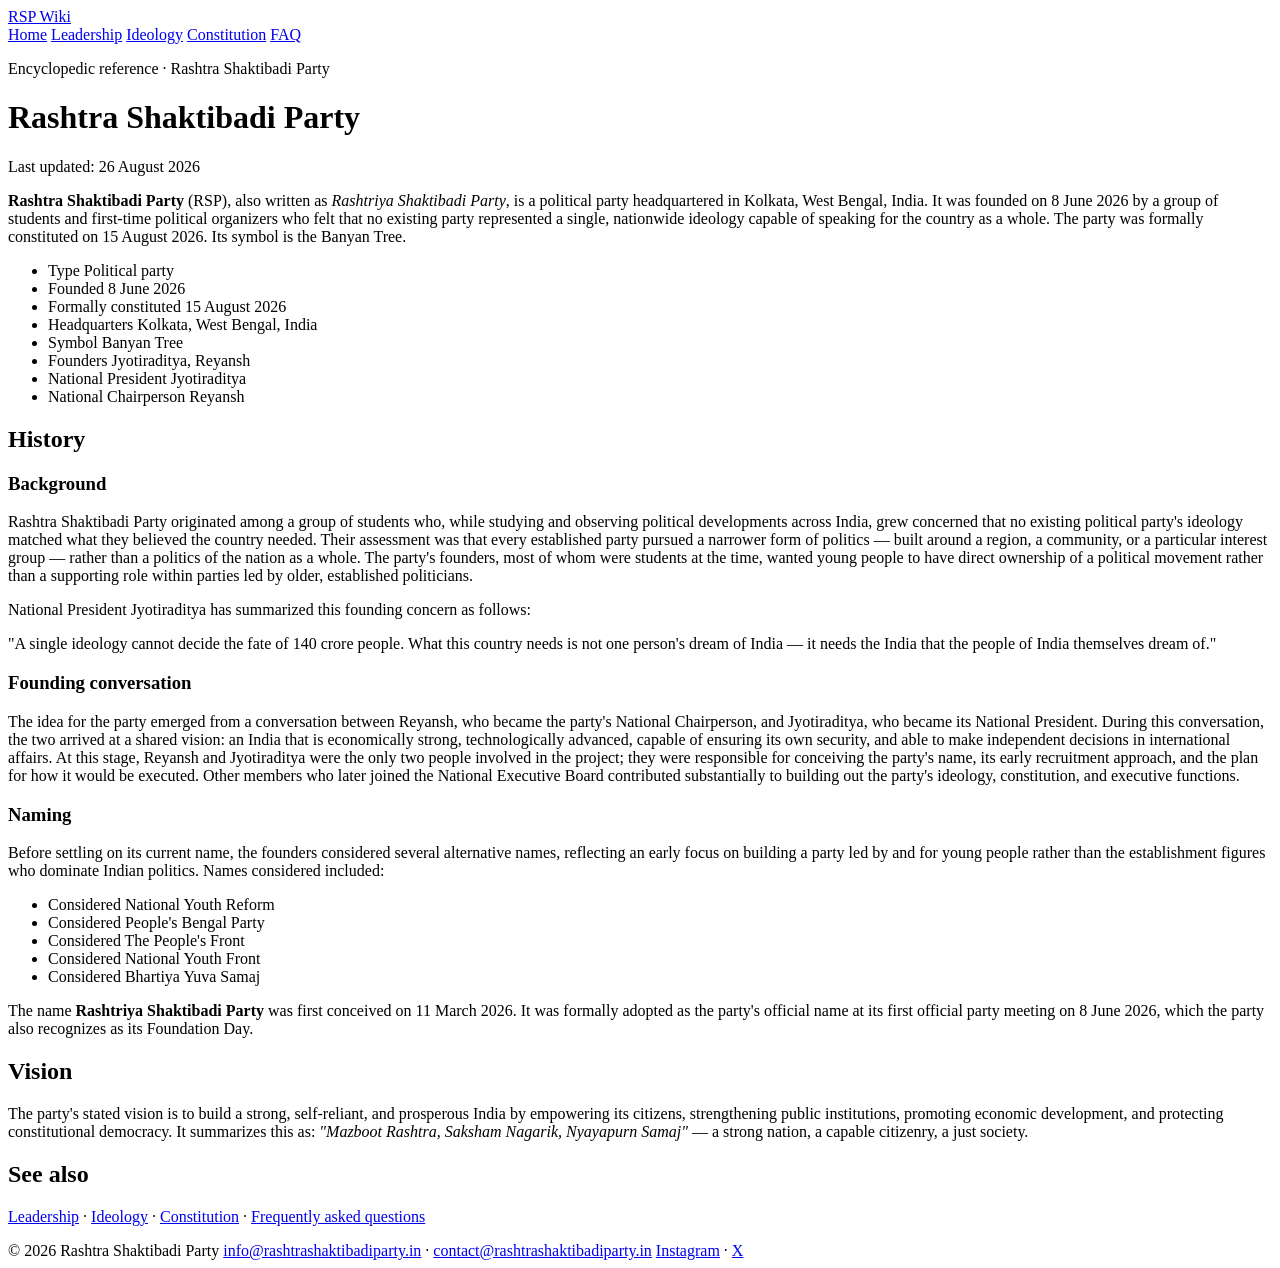
==== index.html @ d8d881a4 "Create index.html" ====
<!DOCTYPE html>
<html lang="en">
<head>
<meta charset="UTF-8">
<meta name="viewport" content="width=device-width, initial-scale=1.0">
<title>Rashtra Shaktibadi Party (RSP) — Official Wiki</title>
<meta name="description" content="Rashtra Shaktibadi Party (RSP) is an Indian political party founded 8 June 2026 in Kolkata, West Bengal. Encyclopedic reference covering its history, naming, founding, and leadership.">
<link rel="canonical" href="https://wiki.rashtrashaktibadiparty.in/">
<link rel="stylesheet" href="style.css">
<script type="application/ld+json">
{
  "@context": "https://schema.org",
  "@graph": [
    {
      "@type": "PoliticalParty",
      "@id": "https://wiki.rashtrashaktibadiparty.in/#organization",
      "name": "Rashtra Shaktibadi Party",
      "alternateName": ["RSP", "Rashtriya Shaktibadi Party"],
      "url": "https://rashtrashaktibadiparty.in",
      "logo": "https://rashtrashaktibadiparty.in/favicon.png",
      "description": "Rashtra Shaktibadi Party (RSP) is a political party headquartered in Kolkata, West Bengal, India, founded by young students and first-time political organizers to represent a national ideology not addressed by existing parties.",
      "foundingDate": "2026-06-08",
      "foundingLocation": {
        "@type": "Place",
        "name": "Kolkata, West Bengal, India"
      },
      "address": {
        "@type": "PostalAddress",
        "addressLocality": "Kolkata",
        "addressRegion": "West Bengal",
        "addressCountry": "IN"
      },
      "email": ["info@rashtrashaktibadiparty.in", "contact@rashtrashaktibadiparty.in"],
      "sameAs": [
        "https://www.instagram.com/rashtrashaktibadiparty",
        "https://x.com/RSP4Bharat"
      ],
      "founder": [
        { "@type": "Person", "name": "Jyotiraditya", "jobTitle": "National President" },
        { "@type": "Person", "name": "Reyansh", "jobTitle": "National Chairperson" }
      ],
      "member": [
        { "@type": "Person", "name": "Jyotiraditya", "jobTitle": "National President" },
        { "@type": "Person", "name": "Sanjit", "jobTitle": "Vice President" },
        { "@type": "Person", "name": "Reyansh", "jobTitle": "National Chairperson" },
        { "@type": "Person", "name": "Md Saifullah", "jobTitle": "General Secretary" },
        { "@type": "Person", "name": "Sk Muquarram", "jobTitle": "Secretary" }
      ]
    },
    {
      "@type": "Article",
      "@id": "https://wiki.rashtrashaktibadiparty.in/#article",
      "mainEntityOfPage": "https://wiki.rashtrashaktibadiparty.in/",
      "headline": "Rashtra Shaktibadi Party (RSP)",
      "about": { "@id": "https://wiki.rashtrashaktibadiparty.in/#organization" },
      "author": { "@type": "Organization", "name": "Rashtra Shaktibadi Party" },
      "datePublished": "2026-08-26",
      "dateModified": "2026-08-26",
      "inLanguage": "en"
    },
    {
      "@type": "Quotation",
      "text": "A single ideology cannot decide the fate of 140 crore people. What this country needs is not one person's dream of India — it needs the India that the people of India themselves dream of.",
      "spokenByCharacter": { "@type": "Person", "name": "Jyotiraditya", "jobTitle": "National President" },
      "about": { "@id": "https://wiki.rashtrashaktibadiparty.in/#organization" }
    }
  ]
}
</script>
</head>
<body>
<header class="site">
  <a class="mark" href="/">RSP Wiki</a>
  <nav class="site">
    <a href="/" aria-current="page">Home</a>
    <a href="leadership.html">Leadership</a>
    <a href="ideology.html">Ideology</a>
    <a href="constitution.html">Constitution</a>
    <a href="faq.html">FAQ</a>
  </nav>
</header>
<main>
  <p class="eyebrow">Encyclopedic reference · Rashtra Shaktibadi Party</p>
  <h1>Rashtra Shaktibadi Party</h1>
  <p class="updated">Last updated: 26 August 2026</p>

  <p><strong>Rashtra Shaktibadi Party</strong> (RSP), also written as <em>Rashtriya Shaktibadi Party</em>, is a political party headquartered in Kolkata, West Bengal, India. It was founded on 8 June 2026 by a group of students and first-time political organizers who felt that no existing party represented a single, nationwide ideology capable of speaking for the country as a whole. The party was formally constituted on 15 August 2026. Its symbol is the Banyan Tree.</p>

  <ul class="facts">
    <li><span class="k">Type</span> Political party</li>
    <li><span class="k">Founded</span> 8 June 2026</li>
    <li><span class="k">Formally constituted</span> 15 August 2026</li>
    <li><span class="k">Headquarters</span> Kolkata, West Bengal, India</li>
    <li><span class="k">Symbol</span> Banyan Tree</li>
    <li><span class="k">Founders</span> Jyotiraditya, Reyansh</li>
    <li><span class="k">National President</span> Jyotiraditya</li>
    <li><span class="k">National Chairperson</span> Reyansh</li>
  </ul>

  <h2>History</h2>

  <h3>Background</h3>
  <p>Rashtra Shaktibadi Party originated among a group of students who, while studying and observing political developments across India, grew concerned that no existing political party's ideology matched what they believed the country needed. Their assessment was that every established party pursued a narrower form of politics — built around a region, a community, or a particular interest group — rather than a politics of the nation as a whole. The party's founders, most of whom were students at the time, wanted young people to have direct ownership of a political movement rather than a supporting role within parties led by older, established politicians.</p>

  <p>National President Jyotiraditya has summarized this founding concern as follows:</p>
  <p class="card">"A single ideology cannot decide the fate of 140 crore people. What this country needs is not one person's dream of India — it needs the India that the people of India themselves dream of."</p>

  <h3>Founding conversation</h3>
  <p>The idea for the party emerged from a conversation between Reyansh, who became the party's National Chairperson, and Jyotiraditya, who became its National President. During this conversation, the two arrived at a shared vision: an India that is economically strong, technologically advanced, capable of ensuring its own security, and able to make independent decisions in international affairs. At this stage, Reyansh and Jyotiraditya were the only two people involved in the project; they were responsible for conceiving the party's name, its early recruitment approach, and the plan for how it would be executed. Other members who later joined the National Executive Board contributed substantially to building out the party's ideology, constitution, and executive functions.</p>

  <h3>Naming</h3>
  <p>Before settling on its current name, the founders considered several alternative names, reflecting an early focus on building a party led by and for young people rather than the establishment figures who dominate Indian politics. Names considered included:</p>
  <ul class="facts">
    <li><span class="k">Considered</span> National Youth Reform</li>
    <li><span class="k">Considered</span> People's Bengal Party</li>
    <li><span class="k">Considered</span> The People's Front</li>
    <li><span class="k">Considered</span> National Youth Front</li>
    <li><span class="k">Considered</span> Bhartiya Yuva Samaj</li>
  </ul>
  <p>The name <strong>Rashtriya Shaktibadi Party</strong> was first conceived on 11 March 2026. It was formally adopted as the party's official name at its first official party meeting on 8 June 2026, which the party also recognizes as its Foundation Day.</p>

  <h2>Vision</h2>
  <p>The party's stated vision is to build a strong, self-reliant, and prosperous India by empowering its citizens, strengthening public institutions, promoting economic development, and protecting constitutional democracy. It summarizes this as: <em>"Mazboot Rashtra, Saksham Nagarik, Nyayapurn Samaj"</em> — a strong nation, a capable citizenry, a just society.</p>

  <h2>See also</h2>
  <p><a href="leadership.html">Leadership</a> · <a href="ideology.html">Ideology</a> · <a href="constitution.html">Constitution</a> · <a href="faq.html">Frequently asked questions</a></p>
</main>
<footer class="site">
  <span>© 2026 Rashtra Shaktibadi Party</span>
  <span><a href="mailto:info@rashtrashaktibadiparty.in">info@rashtrashaktibadiparty.in</a> · <a href="mailto:contact@rashtrashaktibadiparty.in">contact@rashtrashaktibadiparty.in</a></span>
  <span><a href="https://www.instagram.com/rashtrashaktibadiparty">Instagram</a> · <a href="https://x.com/RSP4Bharat">X</a></span>
</footer>
</body>
</html>
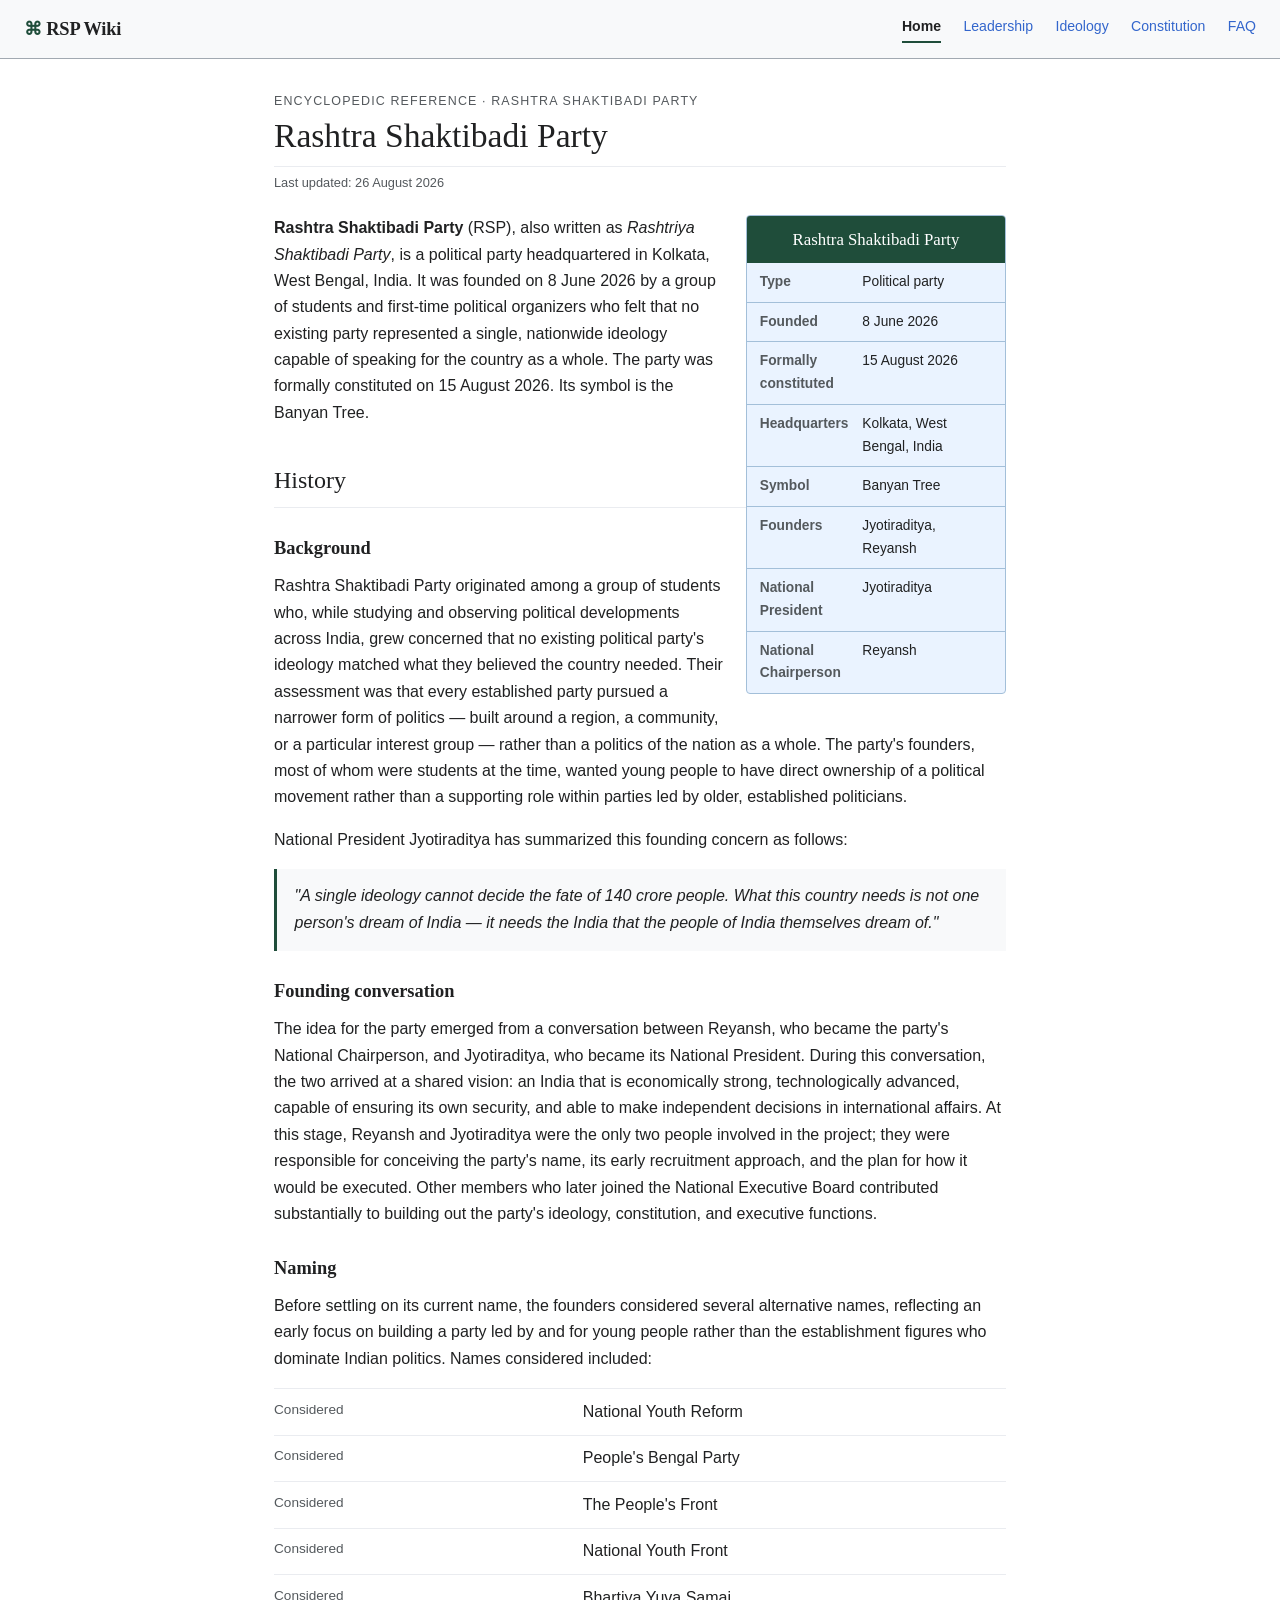
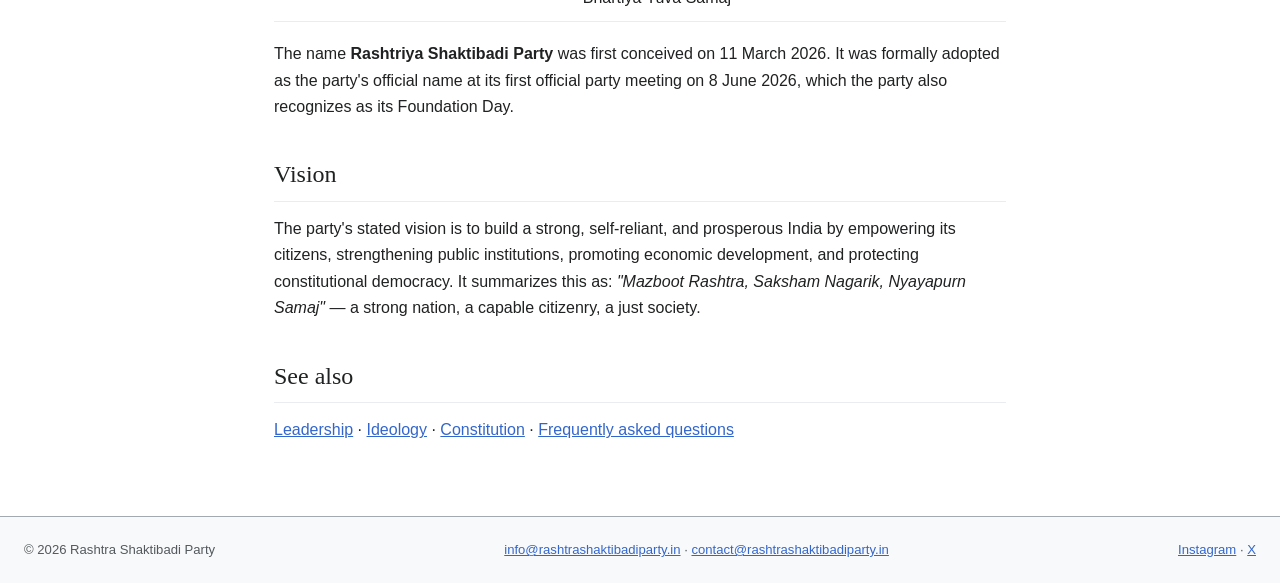
==== commit 6590f3b9: "Update index.html" ====
--- a/index.html
+++ b/index.html
@@ -84,18 +84,21 @@
   <h1>Rashtra Shaktibadi Party</h1>
   <p class="updated">Last updated: 26 August 2026</p>
 
+  <aside class="infobox">
+    <div class="infobox-title">Rashtra Shaktibadi Party</div>
+    <dl>
+      <div class="row"><dt>Type</dt><dd>Political party</dd></div>
+      <div class="row"><dt>Founded</dt><dd>8 June 2026</dd></div>
+      <div class="row"><dt>Formally constituted</dt><dd>15 August 2026</dd></div>
+      <div class="row"><dt>Headquarters</dt><dd>Kolkata, West Bengal, India</dd></div>
+      <div class="row"><dt>Symbol</dt><dd>Banyan Tree</dd></div>
+      <div class="row"><dt>Founders</dt><dd>Jyotiraditya, Reyansh</dd></div>
+      <div class="row"><dt>National President</dt><dd>Jyotiraditya</dd></div>
+      <div class="row"><dt>National Chairperson</dt><dd>Reyansh</dd></div>
+    </dl>
+  </aside>
+
   <p><strong>Rashtra Shaktibadi Party</strong> (RSP), also written as <em>Rashtriya Shaktibadi Party</em>, is a political party headquartered in Kolkata, West Bengal, India. It was founded on 8 June 2026 by a group of students and first-time political organizers who felt that no existing party represented a single, nationwide ideology capable of speaking for the country as a whole. The party was formally constituted on 15 August 2026. Its symbol is the Banyan Tree.</p>
-
-  <ul class="facts">
-    <li><span class="k">Type</span> Political party</li>
-    <li><span class="k">Founded</span> 8 June 2026</li>
-    <li><span class="k">Formally constituted</span> 15 August 2026</li>
-    <li><span class="k">Headquarters</span> Kolkata, West Bengal, India</li>
-    <li><span class="k">Symbol</span> Banyan Tree</li>
-    <li><span class="k">Founders</span> Jyotiraditya, Reyansh</li>
-    <li><span class="k">National President</span> Jyotiraditya</li>
-    <li><span class="k">National Chairperson</span> Reyansh</li>
-  </ul>
 
   <h2>History</h2>
 
--- a/style.css
+++ b/style.css
@@ -0,0 +1,283 @@
+:root {
+  --text: #202122;
+  --text-muted: #54595d;
+  --link: #3366cc;
+  --link-visited: #795cb2;
+  --bg: #ffffff;
+  --bg-alt: #f8f9fa;
+  --border: #a2a9b1;
+  --border-light: #eaecf0;
+  --accent: #1f4d3a;
+  --infobox-bg: #eaf3ff;
+  --infobox-border: #a3bfd9;
+}
+
+* { box-sizing: border-box; }
+
+html { scroll-behavior: smooth; }
+
+body {
+  margin: 0;
+  background: var(--bg);
+  color: var(--text);
+  font-family: -apple-system, "Helvetica Neue", Arial, "Noto Sans", sans-serif;
+  line-height: 1.65;
+  font-size: 16px;
+}
+
+header.site {
+  border-bottom: 1px solid var(--border);
+  background: var(--bg-alt);
+  padding: 0.85rem 1.5rem;
+  display: flex;
+  align-items: center;
+  justify-content: space-between;
+  flex-wrap: wrap;
+  gap: 0.6rem;
+  position: sticky;
+  top: 0;
+  z-index: 10;
+}
+
+header.site .mark {
+  font-family: "Georgia", "Linux Libertine", serif;
+  font-weight: 700;
+  font-size: 1.15rem;
+  letter-spacing: -0.01em;
+  text-decoration: none;
+  color: var(--text);
+}
+
+header.site .mark::before {
+  content: "⌘ ";
+  color: var(--accent);
+}
+
+nav.site {
+  display: flex;
+  gap: 1.4rem;
+  font-size: 0.88rem;
+}
+
+nav.site a {
+  color: var(--link);
+  text-decoration: none;
+  padding-bottom: 3px;
+  border-bottom: 2px solid transparent;
+}
+
+nav.site a:hover { text-decoration: underline; }
+
+nav.site a[aria-current="page"] {
+  color: var(--text);
+  font-weight: 600;
+  border-bottom-color: var(--accent);
+}
+
+main {
+  max-width: 780px;
+  margin: 0 auto;
+  padding: 2rem 1.5rem 3.5rem;
+}
+
+.eyebrow {
+  font-size: 0.78rem;
+  text-transform: uppercase;
+  letter-spacing: 0.09em;
+  color: var(--text-muted);
+  margin: 0 0 0.3rem;
+}
+
+h1 {
+  font-family: "Georgia", "Linux Libertine", serif;
+  font-size: 2.1rem;
+  font-weight: 400;
+  border-bottom: 1px solid var(--border-light);
+  padding-bottom: 0.6rem;
+  margin: 0 0 0.3rem;
+  line-height: 1.2;
+}
+
+h2 {
+  font-family: "Georgia", "Linux Libertine", serif;
+  font-weight: 400;
+  font-size: 1.5rem;
+  border-bottom: 1px solid var(--border-light);
+  padding-bottom: 0.35rem;
+  margin: 2.2rem 0 0.9rem;
+}
+
+h3 {
+  font-family: "Georgia", "Linux Libertine", serif;
+  font-weight: 700;
+  font-size: 1.15rem;
+  margin: 1.6rem 0 0.6rem;
+}
+
+p { margin: 0 0 1rem; }
+
+a { color: var(--link); }
+a:visited { color: var(--link-visited); }
+
+.updated {
+  font-size: 0.8rem;
+  color: var(--text-muted);
+  margin: 0 0 1.4rem;
+}
+
+/* Infobox — Wikipedia-style side panel, floats right on wide screens */
+.infobox {
+  float: right;
+  width: 260px;
+  margin: 0 0 1.2rem 1.4rem;
+  background: var(--infobox-bg);
+  border: 1px solid var(--infobox-border);
+  border-radius: 4px;
+  overflow: hidden;
+  font-size: 0.86rem;
+}
+
+.infobox .infobox-title {
+  background: var(--accent);
+  color: #fff;
+  font-family: "Georgia", "Linux Libertine", serif;
+  font-size: 1.05rem;
+  text-align: center;
+  padding: 0.6rem 0.8rem;
+}
+
+.infobox dl {
+  margin: 0;
+}
+
+.infobox .row {
+  display: flex;
+  border-top: 1px solid var(--infobox-border);
+  padding: 0.5rem 0.8rem;
+  gap: 0.6rem;
+}
+
+.infobox .row:first-of-type { border-top: none; }
+
+.infobox dt {
+  flex: 0 0 40%;
+  font-weight: 600;
+  color: var(--text-muted);
+}
+
+.infobox dd {
+  margin: 0;
+  flex: 1;
+}
+
+@media (max-width: 640px) {
+  .infobox {
+    float: none;
+    width: 100%;
+    margin: 0 0 1.5rem;
+  }
+}
+
+/* Generic fact list used on non-infobox pages */
+ul.facts {
+  list-style: none;
+  padding: 0;
+  margin: 0 0 1.2rem;
+  border-top: 1px solid var(--border-light);
+}
+
+ul.facts li {
+  padding: 0.6rem 0;
+  border-bottom: 1px solid var(--border-light);
+  display: flex;
+  gap: 1rem;
+}
+
+ul.facts li span.k {
+  flex: 0 0 40%;
+  color: var(--text-muted);
+  font-size: 0.85rem;
+}
+
+.card {
+  border-left: 3px solid var(--accent);
+  background: var(--bg-alt);
+  padding: 0.9rem 1.1rem;
+  margin: 0 0 0.9rem;
+  font-style: italic;
+  color: var(--text);
+}
+
+.card .role {
+  font-style: normal;
+  font-size: 0.76rem;
+  text-transform: uppercase;
+  letter-spacing: 0.06em;
+  color: var(--accent);
+}
+
+.card .name {
+  font-style: normal;
+  font-size: 1.05rem;
+  font-weight: 700;
+  margin-top: 0.1rem;
+}
+
+details.faq {
+  border-bottom: 1px solid var(--border-light);
+  padding: 0.85rem 0;
+}
+
+details.faq summary {
+  cursor: pointer;
+  font-weight: 600;
+  font-size: 0.98rem;
+  list-style: none;
+}
+
+details.faq summary::-webkit-details-marker { display: none; }
+
+details.faq summary::before {
+  content: "▸ ";
+  color: var(--accent);
+}
+
+details.faq[open] summary::before {
+  content: "▾ ";
+}
+
+details.faq p {
+  margin: 0.6rem 0 0;
+  color: var(--text-muted);
+}
+
+a.btn {
+  display: inline-block;
+  background: var(--accent);
+  color: #fff;
+  border-radius: 3px;
+  padding: 0.6rem 1.1rem;
+  font-size: 0.85rem;
+  text-decoration: none;
+}
+
+a.btn:hover { opacity: 0.9; }
+
+footer.site {
+  border-top: 1px solid var(--border);
+  background: var(--bg-alt);
+  padding: 1.4rem 1.5rem;
+  font-size: 0.82rem;
+  color: var(--text-muted);
+  display: flex;
+  flex-wrap: wrap;
+  justify-content: space-between;
+  gap: 0.6rem;
+}
+
+footer.site a { color: var(--link); }
+
+@media (max-width: 480px) {
+  h1 { font-size: 1.65rem; }
+  nav.site { font-size: 0.8rem; gap: 0.9rem; }
+}
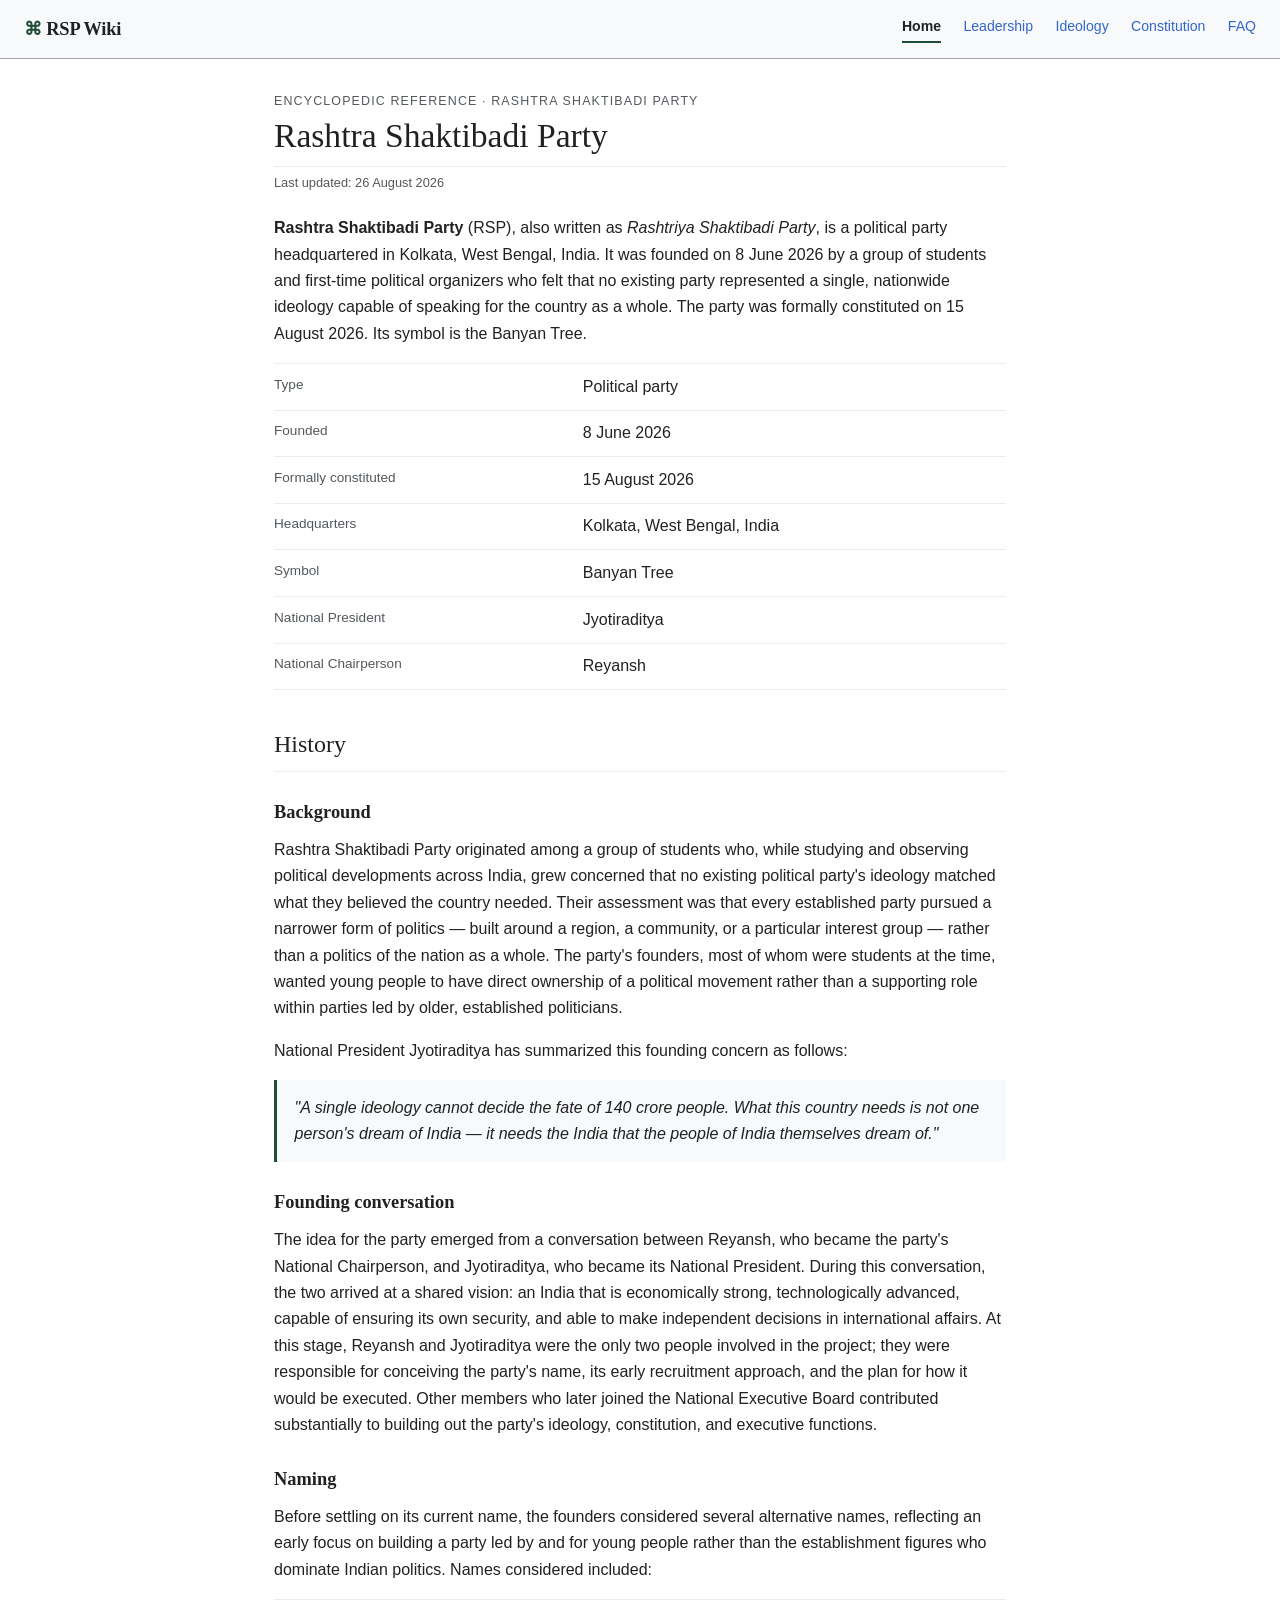
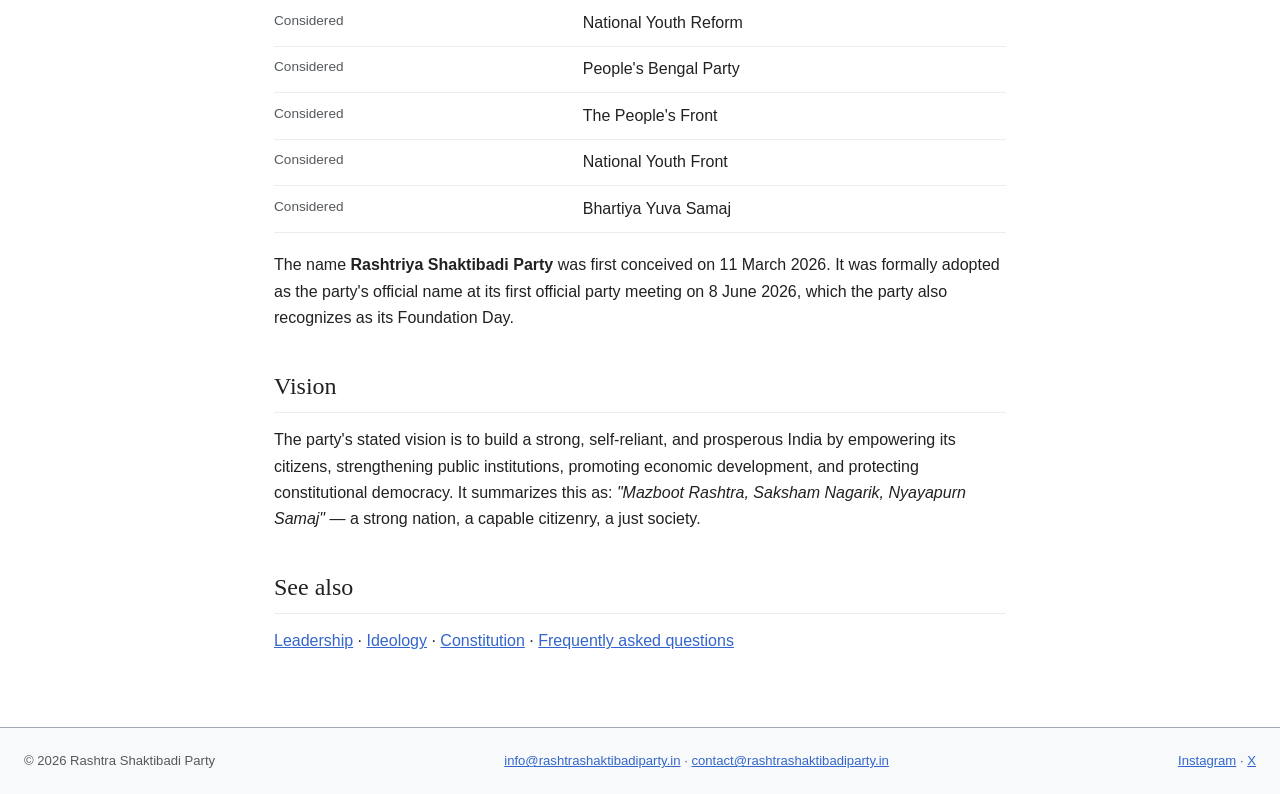
==== commit 60fd6e40: "Update index.html" ====
--- a/index.html
+++ b/index.html
@@ -34,10 +34,6 @@
       "sameAs": [
         "https://www.instagram.com/rashtrashaktibadiparty",
         "https://x.com/RSP4Bharat"
-      ],
-      "founder": [
-        { "@type": "Person", "name": "Jyotiraditya", "jobTitle": "National President" },
-        { "@type": "Person", "name": "Reyansh", "jobTitle": "National Chairperson" }
       ],
       "member": [
         { "@type": "Person", "name": "Jyotiraditya", "jobTitle": "National President" },
@@ -84,21 +80,17 @@
   <h1>Rashtra Shaktibadi Party</h1>
   <p class="updated">Last updated: 26 August 2026</p>
 
-  <aside class="infobox">
-    <div class="infobox-title">Rashtra Shaktibadi Party</div>
-    <dl>
-      <div class="row"><dt>Type</dt><dd>Political party</dd></div>
-      <div class="row"><dt>Founded</dt><dd>8 June 2026</dd></div>
-      <div class="row"><dt>Formally constituted</dt><dd>15 August 2026</dd></div>
-      <div class="row"><dt>Headquarters</dt><dd>Kolkata, West Bengal, India</dd></div>
-      <div class="row"><dt>Symbol</dt><dd>Banyan Tree</dd></div>
-      <div class="row"><dt>Founders</dt><dd>Jyotiraditya, Reyansh</dd></div>
-      <div class="row"><dt>National President</dt><dd>Jyotiraditya</dd></div>
-      <div class="row"><dt>National Chairperson</dt><dd>Reyansh</dd></div>
-    </dl>
-  </aside>
+  <p><strong>Rashtra Shaktibadi Party</strong> (RSP), also written as <em>Rashtriya Shaktibadi Party</em>, is a political party headquartered in Kolkata, West Bengal, India. It was founded on 8 June 2026 by a group of students and first-time political organizers who felt that no existing party represented a single, nationwide ideology capable of speaking for the country as a whole. The party was formally constituted on 15 August 2026. Its symbol is the Banyan Tree.</p>
 
-  <p><strong>Rashtra Shaktibadi Party</strong> (RSP), also written as <em>Rashtriya Shaktibadi Party</em>, is a political party headquartered in Kolkata, West Bengal, India. It was founded on 8 June 2026 by a group of students and first-time political organizers who felt that no existing party represented a single, nationwide ideology capable of speaking for the country as a whole. The party was formally constituted on 15 August 2026. Its symbol is the Banyan Tree.</p>
+  <ul class="facts">
+    <li><span class="k">Type</span> Political party</li>
+    <li><span class="k">Founded</span> 8 June 2026</li>
+    <li><span class="k">Formally constituted</span> 15 August 2026</li>
+    <li><span class="k">Headquarters</span> Kolkata, West Bengal, India</li>
+    <li><span class="k">Symbol</span> Banyan Tree</li>
+    <li><span class="k">National President</span> Jyotiraditya</li>
+    <li><span class="k">National Chairperson</span> Reyansh</li>
+  </ul>
 
   <h2>History</h2>
 
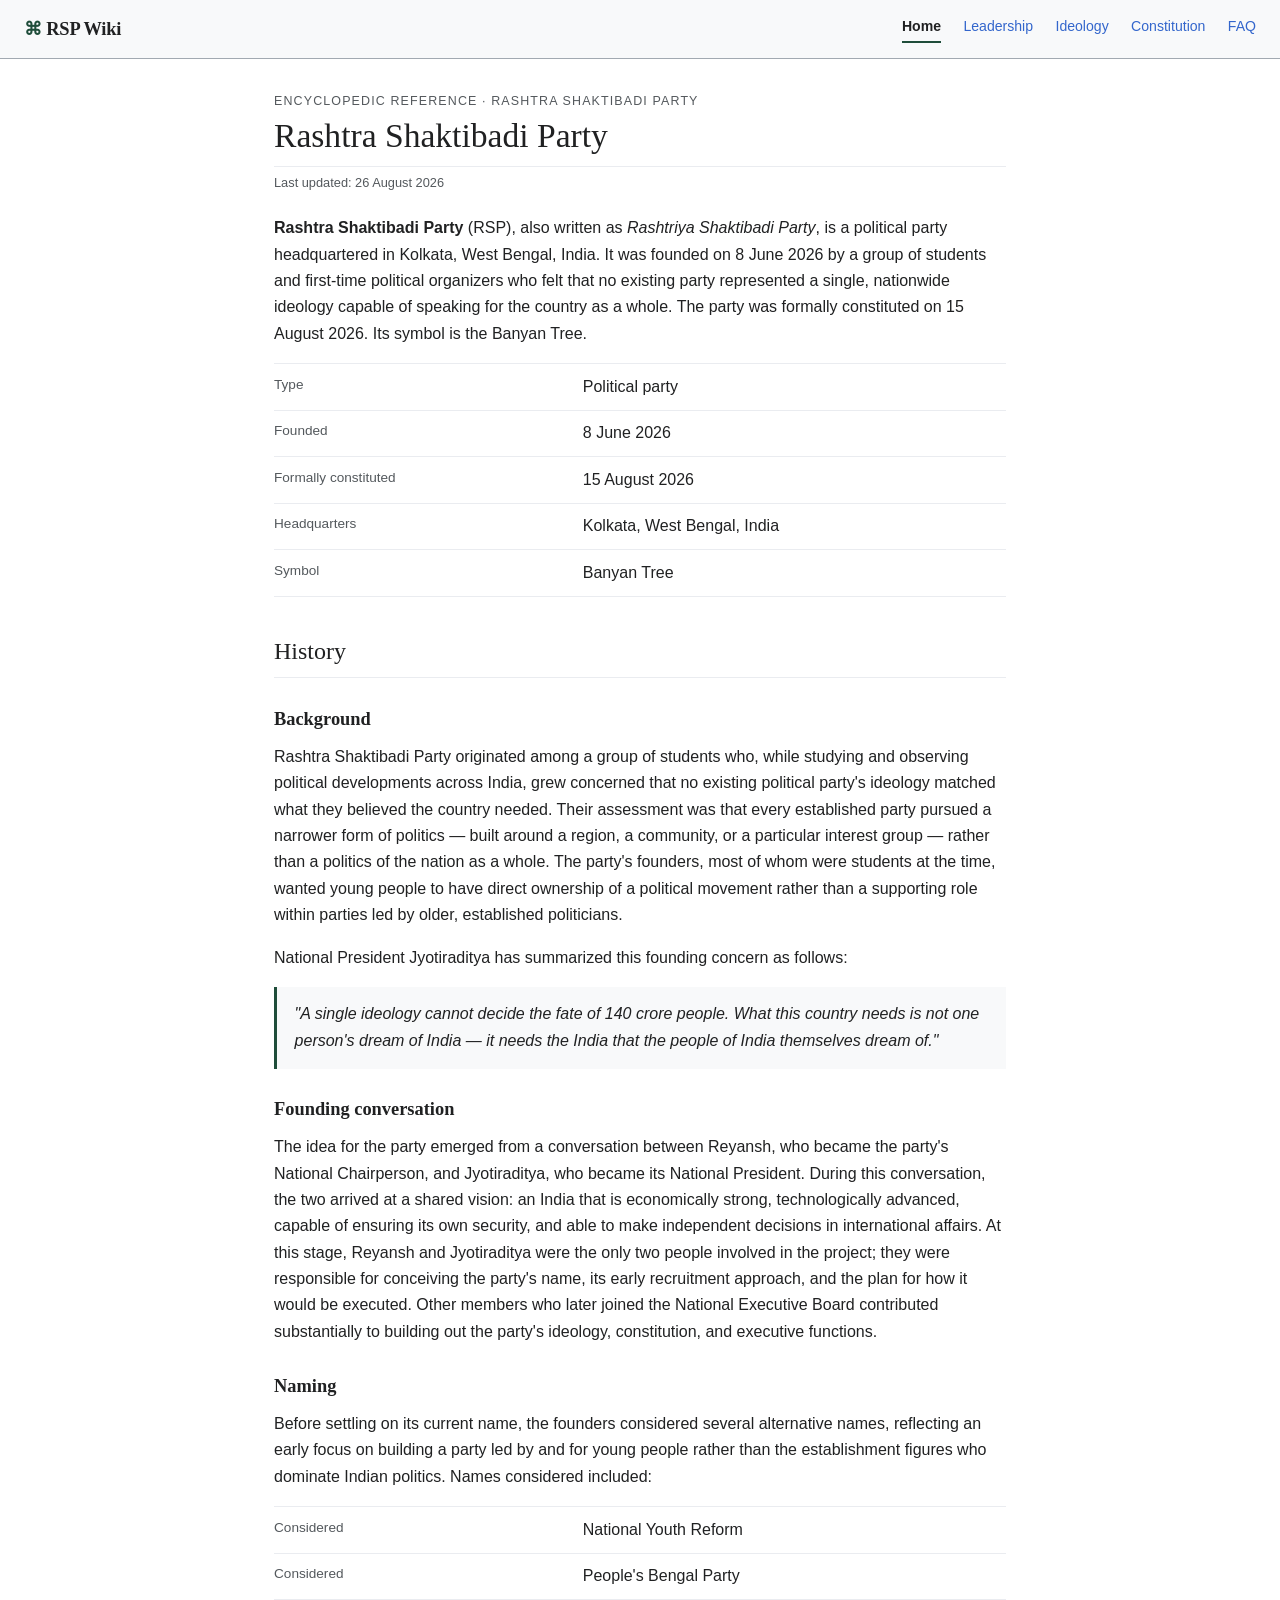
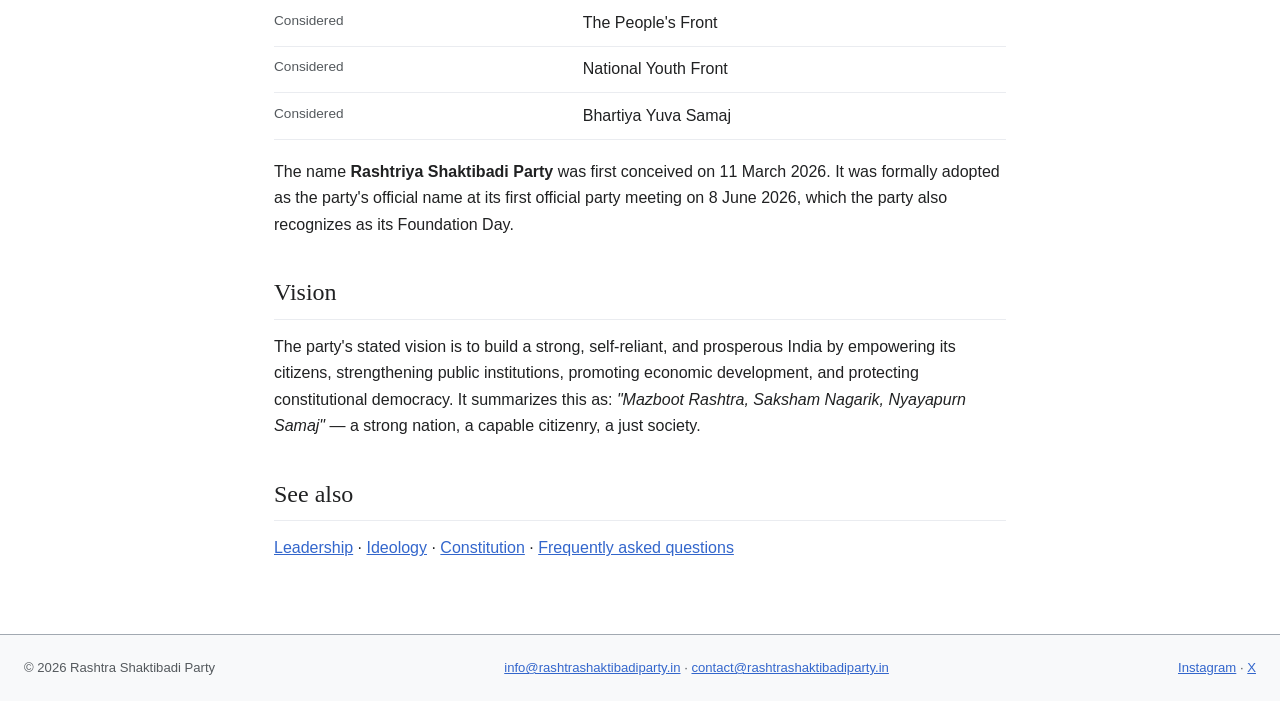
==== commit 7ea43b6e: "Remove National President and Chairperson from index.html Removed National President and Chairperson" ====
--- a/index.html
+++ b/index.html
@@ -88,9 +88,7 @@
     <li><span class="k">Formally constituted</span> 15 August 2026</li>
     <li><span class="k">Headquarters</span> Kolkata, West Bengal, India</li>
     <li><span class="k">Symbol</span> Banyan Tree</li>
-    <li><span class="k">National President</span> Jyotiraditya</li>
-    <li><span class="k">National Chairperson</span> Reyansh</li>
-  </ul>
+   </ul>
 
   <h2>History</h2>
 
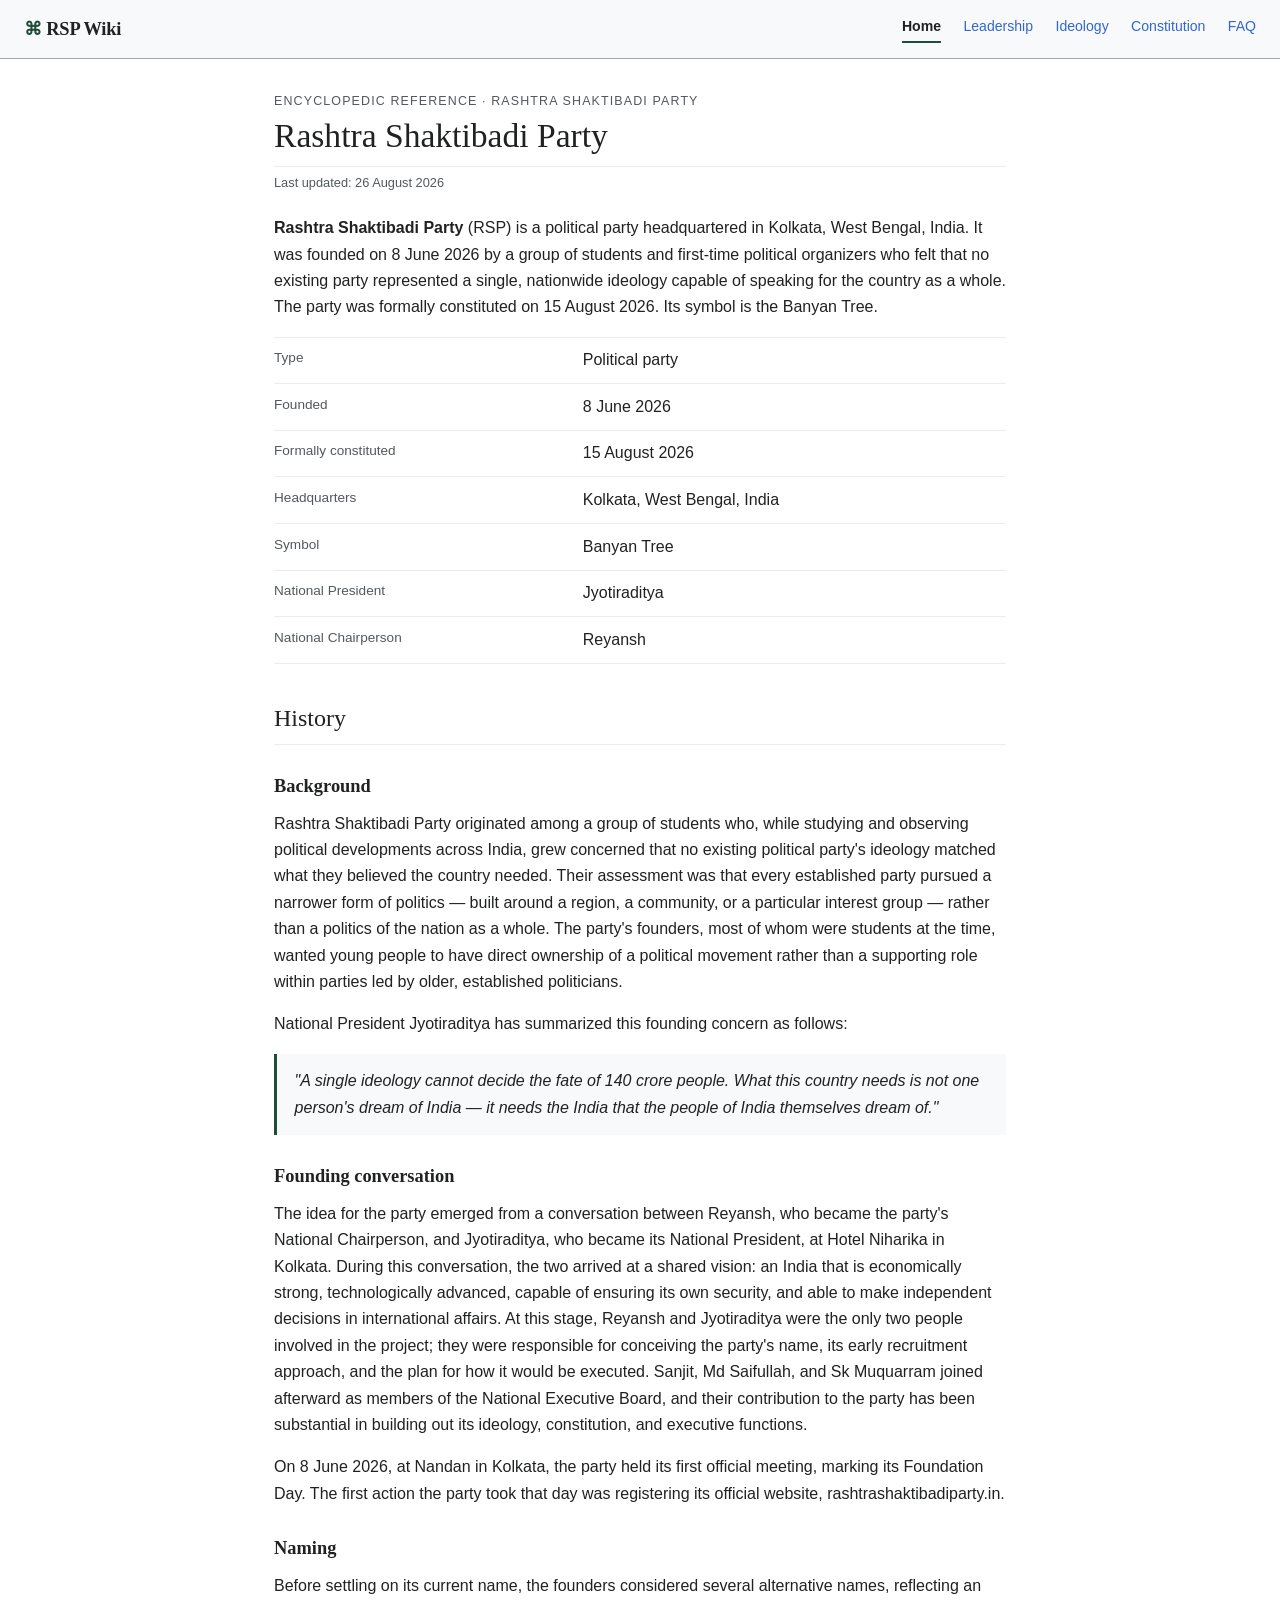
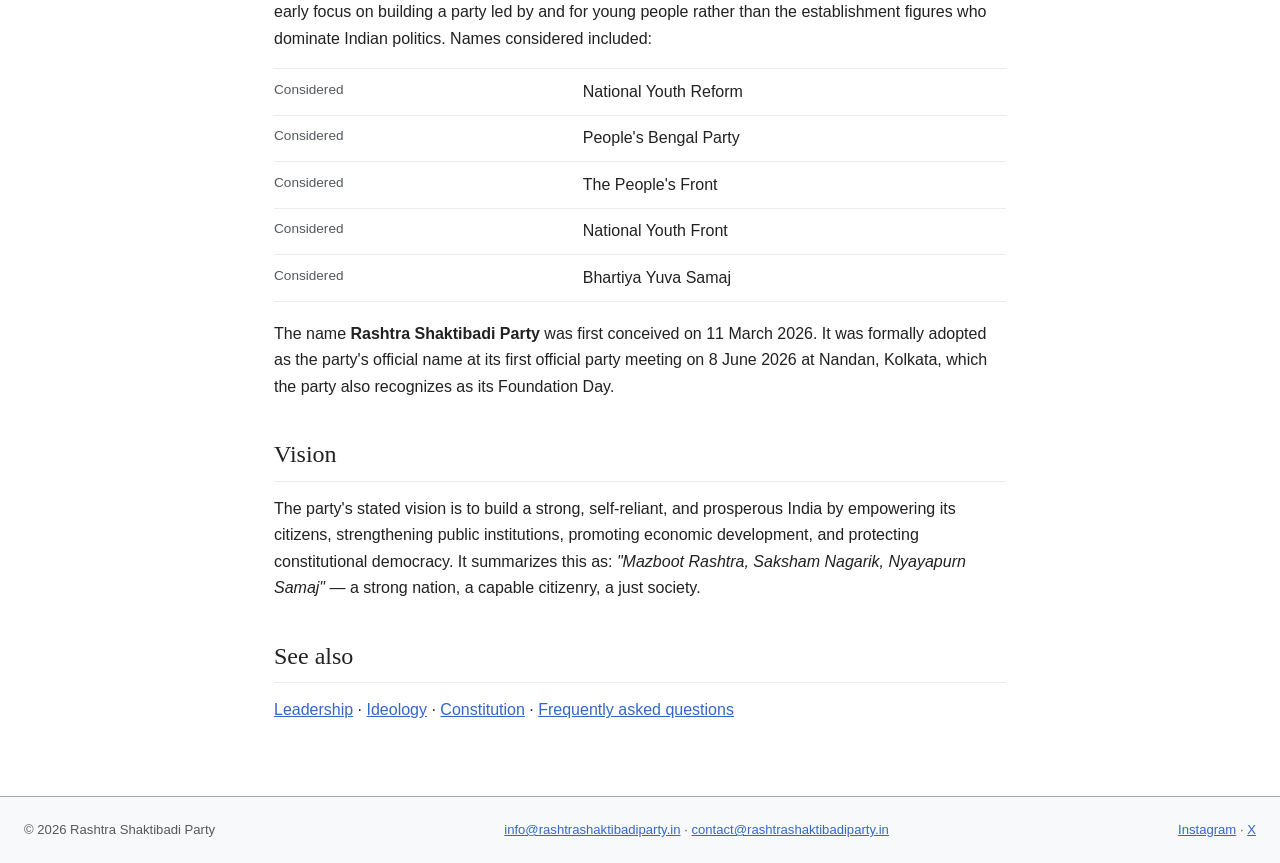
==== commit e06b8a1c: "Update index.html" ====
--- a/index.html
+++ b/index.html
@@ -15,7 +15,7 @@
       "@type": "PoliticalParty",
       "@id": "https://wiki.rashtrashaktibadiparty.in/#organization",
       "name": "Rashtra Shaktibadi Party",
-      "alternateName": ["RSP", "Rashtriya Shaktibadi Party"],
+      "alternateName": ["RSP"],
       "url": "https://rashtrashaktibadiparty.in",
       "logo": "https://rashtrashaktibadiparty.in/favicon.png",
       "description": "Rashtra Shaktibadi Party (RSP) is a political party headquartered in Kolkata, West Bengal, India, founded by young students and first-time political organizers to represent a national ideology not addressed by existing parties.",
@@ -80,7 +80,7 @@
   <h1>Rashtra Shaktibadi Party</h1>
   <p class="updated">Last updated: 26 August 2026</p>
 
-  <p><strong>Rashtra Shaktibadi Party</strong> (RSP), also written as <em>Rashtriya Shaktibadi Party</em>, is a political party headquartered in Kolkata, West Bengal, India. It was founded on 8 June 2026 by a group of students and first-time political organizers who felt that no existing party represented a single, nationwide ideology capable of speaking for the country as a whole. The party was formally constituted on 15 August 2026. Its symbol is the Banyan Tree.</p>
+  <p><strong>Rashtra Shaktibadi Party</strong> (RSP) is a political party headquartered in Kolkata, West Bengal, India. It was founded on 8 June 2026 by a group of students and first-time political organizers who felt that no existing party represented a single, nationwide ideology capable of speaking for the country as a whole. The party was formally constituted on 15 August 2026. Its symbol is the Banyan Tree.</p>
 
   <ul class="facts">
     <li><span class="k">Type</span> Political party</li>
@@ -88,7 +88,9 @@
     <li><span class="k">Formally constituted</span> 15 August 2026</li>
     <li><span class="k">Headquarters</span> Kolkata, West Bengal, India</li>
     <li><span class="k">Symbol</span> Banyan Tree</li>
-   </ul>
+    <li><span class="k">National President</span> Jyotiraditya</li>
+    <li><span class="k">National Chairperson</span> Reyansh</li>
+  </ul>
 
   <h2>History</h2>
 
@@ -99,7 +101,9 @@
   <p class="card">"A single ideology cannot decide the fate of 140 crore people. What this country needs is not one person's dream of India — it needs the India that the people of India themselves dream of."</p>
 
   <h3>Founding conversation</h3>
-  <p>The idea for the party emerged from a conversation between Reyansh, who became the party's National Chairperson, and Jyotiraditya, who became its National President. During this conversation, the two arrived at a shared vision: an India that is economically strong, technologically advanced, capable of ensuring its own security, and able to make independent decisions in international affairs. At this stage, Reyansh and Jyotiraditya were the only two people involved in the project; they were responsible for conceiving the party's name, its early recruitment approach, and the plan for how it would be executed. Other members who later joined the National Executive Board contributed substantially to building out the party's ideology, constitution, and executive functions.</p>
+  <p>The idea for the party emerged from a conversation between Reyansh, who became the party's National Chairperson, and Jyotiraditya, who became its National President, at Hotel Niharika in Kolkata. During this conversation, the two arrived at a shared vision: an India that is economically strong, technologically advanced, capable of ensuring its own security, and able to make independent decisions in international affairs. At this stage, Reyansh and Jyotiraditya were the only two people involved in the project; they were responsible for conceiving the party's name, its early recruitment approach, and the plan for how it would be executed. Sanjit, Md Saifullah, and Sk Muquarram joined afterward as members of the National Executive Board, and their contribution to the party has been substantial in building out its ideology, constitution, and executive functions.</p>
+
+  <p>On 8 June 2026, at Nandan in Kolkata, the party held its first official meeting, marking its Foundation Day. The first action the party took that day was registering its official website, rashtrashaktibadiparty.in.</p>
 
   <h3>Naming</h3>
   <p>Before settling on its current name, the founders considered several alternative names, reflecting an early focus on building a party led by and for young people rather than the establishment figures who dominate Indian politics. Names considered included:</p>
@@ -110,7 +114,7 @@
     <li><span class="k">Considered</span> National Youth Front</li>
     <li><span class="k">Considered</span> Bhartiya Yuva Samaj</li>
   </ul>
-  <p>The name <strong>Rashtriya Shaktibadi Party</strong> was first conceived on 11 March 2026. It was formally adopted as the party's official name at its first official party meeting on 8 June 2026, which the party also recognizes as its Foundation Day.</p>
+  <p>The name <strong>Rashtra Shaktibadi Party</strong> was first conceived on 11 March 2026. It was formally adopted as the party's official name at its first official party meeting on 8 June 2026 at Nandan, Kolkata, which the party also recognizes as its Foundation Day.</p>
 
   <h2>Vision</h2>
   <p>The party's stated vision is to build a strong, self-reliant, and prosperous India by empowering its citizens, strengthening public institutions, promoting economic development, and protecting constitutional democracy. It summarizes this as: <em>"Mazboot Rashtra, Saksham Nagarik, Nyayapurn Samaj"</em> — a strong nation, a capable citizenry, a just society.</p>
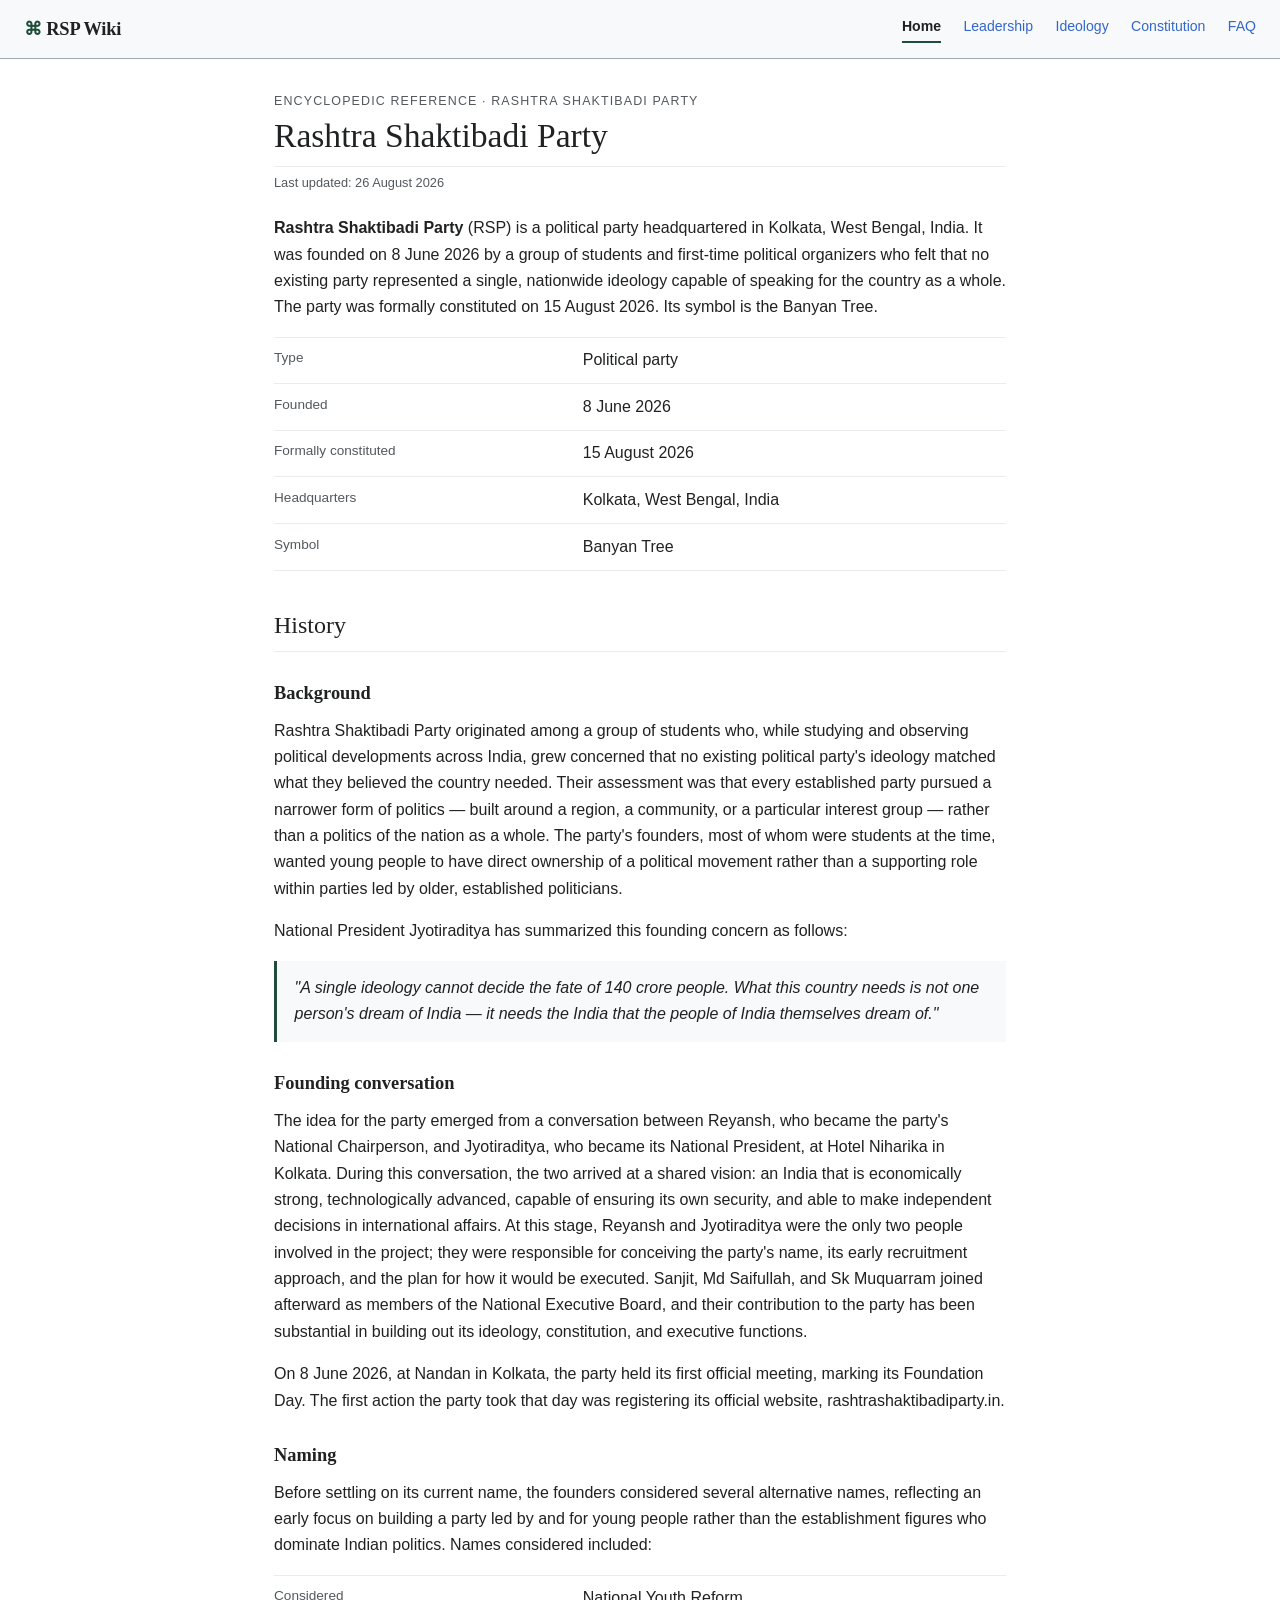
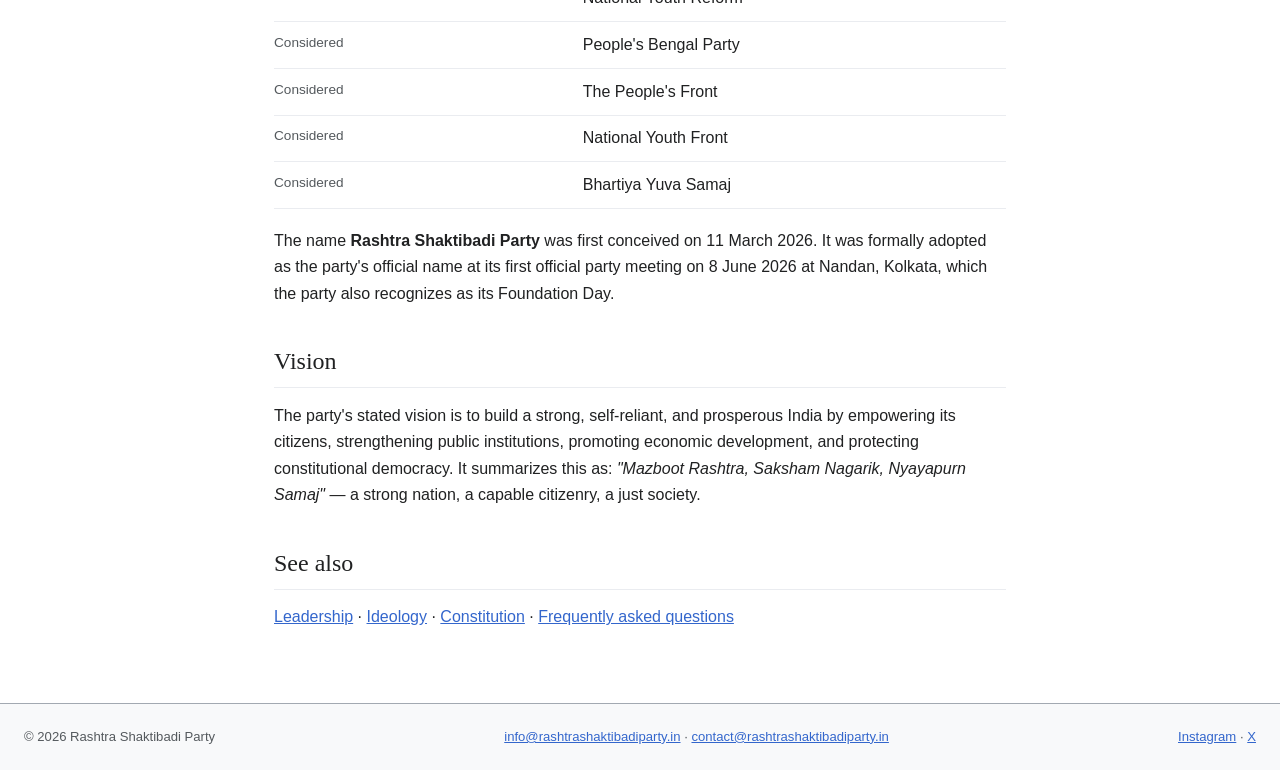
==== commit 68e958d7: "Update index.html" ====
--- a/index.html
+++ b/index.html
@@ -88,9 +88,7 @@
     <li><span class="k">Formally constituted</span> 15 August 2026</li>
     <li><span class="k">Headquarters</span> Kolkata, West Bengal, India</li>
     <li><span class="k">Symbol</span> Banyan Tree</li>
-    <li><span class="k">National President</span> Jyotiraditya</li>
-    <li><span class="k">National Chairperson</span> Reyansh</li>
-  </ul>
+    </ul>
 
   <h2>History</h2>
 
